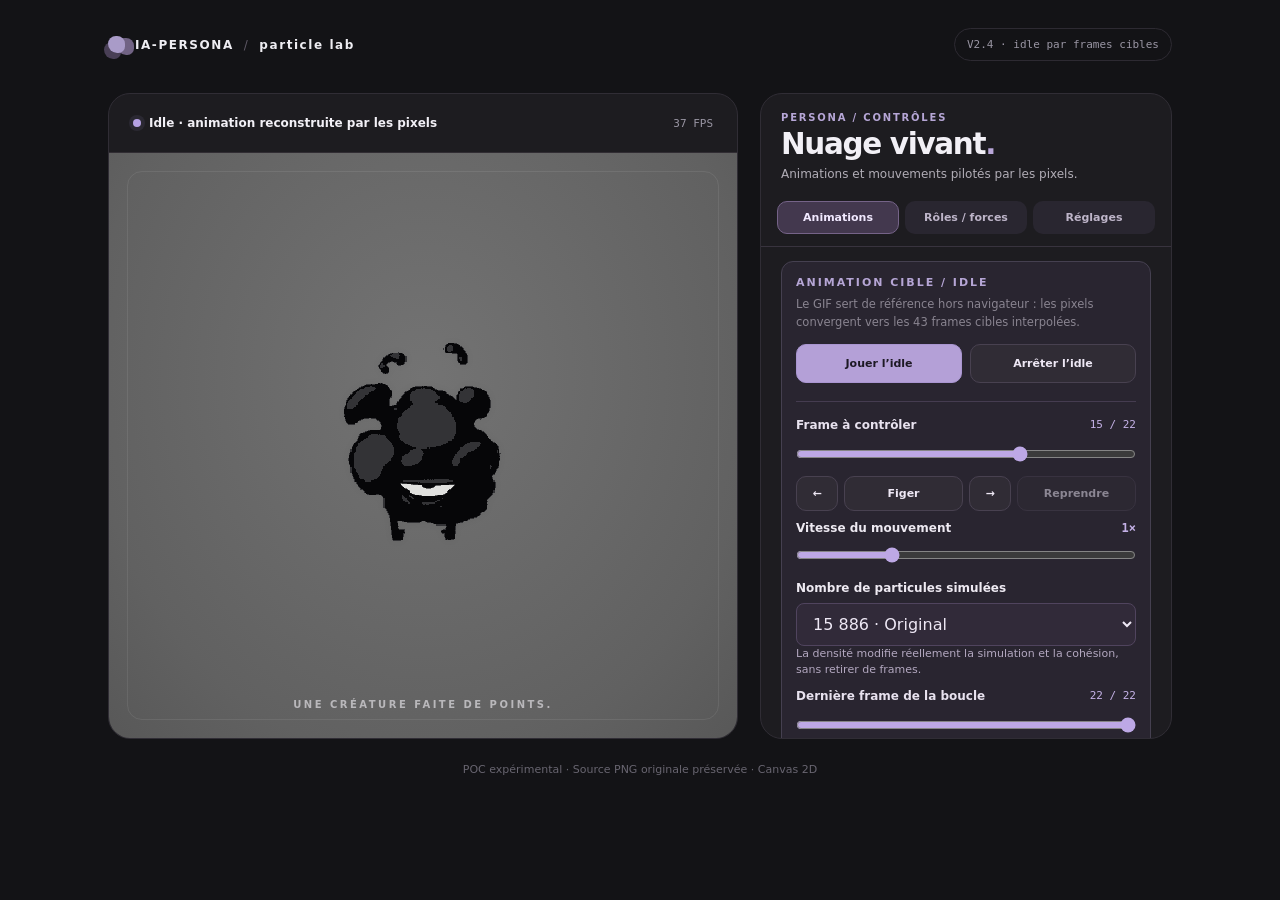
==== index.html @ b0f2d06f "feat(v2.5): stabilize idle pixels and add speed and particle density controls" ====
<!doctype html>
<html lang="fr">
<head>
  <meta charset="utf-8" />
  <meta name="viewport" content="width=device-width, initial-scale=1" />
  <meta name="color-scheme" content="dark" />
  <title>IA-Persona — Nuage de particules</title>
  <link rel="stylesheet" href="./styles.css" />
  <script defer src="./assets/persona-map.js"></script>
  <script defer src="./cohesion-field.js"></script>
  <script defer src="./assets/persona-anatomy.js"></script>
  <script defer src="./anatomy.js"></script>
  <script defer src="./role-registry.js"></script>
  <script defer src="./particle-world.js"></script>
  <script defer src="./role-motion-player.js"></script>
  <script defer src="./behavior-controller.js"></script>
  <script defer src="./assets/animations/idle-targets.js"></script>
  <script defer src="./target-animation-player.js"></script>
<script defer src="./pixel-stabilizer.js"></script>
  <script defer src="./app.js"></script>
</head>
<body>
  <main class="page">
    <header class="site-header">
      <div class="brand"><span class="brand-mark" aria-hidden="true"></span> IA-PERSONA <span class="brand-separator">/</span> particle lab</div>
      <span class="version">V2.4 · idle par frames cibles</span>
    </header>
    <div class="layout">
      <section class="preview-card" aria-label="Nuage de particules interactif">
        <div class="card-topline">
          <div class="live"><span class="live-dot"></span> <span id="status" role="status">Initialisation…</span></div>
          <span class="mono"><span id="fps">—</span> FPS</span>
        </div>
        <div class="stage" id="stage">
          <canvas id="mascot" width="400" height="400" tabindex="0" role="button" aria-label="Cliquer sur le nuage pour le disperser. Entrée ou Espace déclenche l'explosion."></canvas>
          <div class="stage-subtitle">UNE CRÉATURE FAITE DE POINTS.</div>
        </div>
      </section>
      <aside class="controls-card" aria-label="Commandes du personnage">
        <header class="controls-heading">
          <p class="eyebrow">PERSONA / CONTRÔLES</p>
          <h1>Nuage vivant<span>.</span></h1>
          <p class="intro">Animations et mouvements pilotés par les pixels.</p>
        </header>
        <div class="controls-tabs" role="tablist" aria-label="Catégories des contrôles">
          <button type="button" id="tab-animations" role="tab" aria-controls="panel-animations" aria-selected="true" tabindex="0" data-panel-target="panel-animations">Animations</button>
          <button type="button" id="tab-roles" role="tab" aria-controls="panel-roles" aria-selected="false" tabindex="-1" data-panel-target="panel-roles">Rôles / forces</button>
          <button type="button" id="tab-settings" role="tab" aria-controls="panel-settings" aria-selected="false" tabindex="-1" data-panel-target="panel-settings">Réglages</button>
        </div>
        <div class="controls-viewport" id="controls-viewport">
          <section class="controls-panel" id="panel-animations" role="tabpanel" aria-labelledby="tab-animations">
<div aria-label="Animation par convergence" class="target-animation-controls">
<p class="eyebrow">ANIMATION CIBLE / IDLE</p>
<p class="hint">Le GIF sert de référence hors navigateur : les pixels convergent vers les 43 frames cibles interpolées.</p>
<div class="behavior-actions">
<button id="play-idle" type="button">Jouer l’idle</button>
<button class="secondary" id="stop-idle" type="button">Arrêter l’idle</button>
</div>
<div aria-label="Inspection de l'animation idle" class="frame-inspector">
<div class="frame-inspector-heading">
<label for="idle-frame">Frame à contrôler</label>
<output for="idle-frame" id="idle-frame-value">1 / 43</output>
</div>
<input id="idle-frame" max="43" min="1" step="1" type="range" value="1"/>
<div class="frame-inspector-actions">
<button aria-label="Frame précédente" class="secondary" id="idle-prev" type="button">←</button>
<button class="secondary" id="idle-freeze" type="button">Figer</button>
<button aria-label="Frame suivante" class="secondary" id="idle-next" type="button">→</button>
<button class="secondary" id="idle-resume" type="button">Reprendre</button>
</div>
<div class="control-group">
<label for="idle-speed"><span>Vitesse du mouvement</span><output for="idle-speed" id="idle-speed-value">1×</output></label>
<input id="idle-speed" type="range" min="0.25" max="3" step="0.25" value="1"/>
</div>
<div class="control-group">
<label for="particle-density"><span>Nombre de particules simulées</span></label>
<select id="particle-density">
<option value="2000">2 000 · Léger</option>
<option value="4000">4 000</option>
<option value="8000">8 000</option>
<option value="12000">12 000</option>
<option value="15886" selected>15 886 · Original</option>
</select>
<p class="frame-inspector-note">La densité modifie réellement la simulation et la cohésion, sans retirer de frames.</p>
</div>
<div class="frame-inspector-heading">
<label for="idle-loop-end">Dernière frame de la boucle</label>
<output for="idle-loop-end" id="idle-loop-end-value">43 / 43</output>
</div>
<input id="idle-loop-end" max="43" min="2" step="1" type="range" value="43"/>
<p class="frame-inspector-note" id="idle-loop-duration">Boucle de 1,72 s</p>
<p class="frame-inspector-note">Glisse le curseur pour figer une frame et relève son numéro pour me demander une correction.</p>
</div>
<p aria-live="polite" class="target-animation-status" id="animation-status">Initialisation…</p>
</div>
<div aria-label="Comportements du personnage" class="behavior-controls">
<div class="control-group">
<label for="behavior-state"><span>État du personnage</span></label>
<select id="behavior-state">
<option value="idle">Idle · Repos</option>
<option value="listening">Listening · Écoute</option>
<option value="thinking">Thinking · Réflexion</option>
<option value="speaking">Speaking · Parole</option>
</select>
</div>
<div class="control-group">
<label for="behavior-energy"><span>Énergie</span><output for="behavior-energy" id="behavior-energy-value">45 %</output></label>
<input id="behavior-energy" max="100" min="0" step="5" type="range" value="45"/>
</div>
<div class="control-group">
<label for="voice-level"><span>Intensité vocale</span><output for="voice-level" id="voice-level-value">0 %</output></label>
<input disabled="" id="voice-level" max="100" min="0" step="5" type="range" value="0"/>
</div>


</div>
            <p class="panel-help">L’animation <strong>idle</strong> utilise le GIF de référence. Les autres états ajustent pour l’instant la physique : leurs animations par frames seront ajoutées avec leurs fichiers sources.</p>
          </section>
          <section class="controls-panel" id="panel-roles" role="tabpanel" aria-labelledby="tab-roles" hidden>
            <h2>Rôles et mouvements</h2>
            <p class="panel-help">Cible toutes les particules ou uniquement celles ayant le rôle sélectionné. Les effets s’ajoutent à l’animation courante sans modifier ses couleurs.</p>
            <div class="role-force-controls">
<div class="control-group">
<label for="role-target"><span>Rôle ciblé par les forces</span></label>
<select id="role-target">
<option value="">Toutes les particules</option>
</select>
</div>
<div class="behavior-actions">
<button class="secondary" id="attract-trigger" type="button">Attirer les pixels</button>
<button class="secondary" id="repel-trigger" type="button">Repousser les pixels</button>
</div>
              <div class="control-group role-motion-picker">
                <label for="role-motion">Animation physique du rôle</label>
                <select id="role-motion">
                  <option value="pulse">Pulsation</option>
                  <option value="wave">Ondulation</option>
                  <option value="orbit">Rotation</option>
                </select>
              </div>
              <div class="behavior-actions">
                <button id="role-motion-play" type="button">Animer ce rôle</button>
                <button id="role-motion-stop" class="secondary" type="button" disabled>Arrêter le mouvement</button>
              </div>
              <p class="panel-help" id="role-motion-status" role="status">Aucun mouvement de rôle en cours.</p>
            </div>
            <p class="panel-help">Ces trois mouvements sont des effets de particules, pas de nouveaux GIF. Ils servent à expérimenter les rôles ; les animations cibles conservent leur propre lecteur.</p>
          </section>
          <section class="controls-panel" id="panel-settings" role="tabpanel" aria-labelledby="tab-settings" hidden>
            <h2>Physique et diagnostic</h2>
<div class="button-group">
<button id="reveal-trigger" type="button">Révéler le personnage</button>
<button class="secondary" id="explode-trigger" type="button">Explosion</button>
<button class="secondary" id="reset-trigger" type="button">Réinitialiser</button>
<button class="secondary" id="pause-button" type="button">Pause</button>
</div>
<label class="anatomy-toggle" for="anti-flicker">
  <span>Stabilisation anti-scintillement</span>
  <input id="anti-flicker" type="checkbox" checked/>
</label>
<p class="panel-help">Lissage léger des pixels en mouvement. Désactive-le pour comparer au rendu brut ; l'inspecteur de frames reste toujours exact.</p>
<div class="controls-stack">
<div class="control-group">
<label for="elasticity"><span>Élasticité</span><output for="elasticity" id="elasticity-value">30</output></label>
<input id="elasticity" max="70" min="5" step="1" type="range" value="30"/>
</div>
<div class="control-group">
<label for="dispersion"><span>Dispersion</span><output for="dispersion" id="dispersion-value">100 %</output></label>
<input id="dispersion" max="200" min="30" step="5" type="range" value="100"/>
</div>
<div class="control-group">
<label for="cohesion"><span>Cohésion des pixels</span><output for="cohesion" id="cohesion-value">55</output></label>
<input id="cohesion" max="120" min="0" step="5" type="range" value="55"/>
</div>
<div class="control-group">
<label for="organic-motion"><span>Respiration organique</span><output for="organic-motion" id="organic-motion-value">100 %</output></label>
<input id="organic-motion" max="200" min="0" step="5" type="range" value="100"/>
</div>
<div class="anatomy-section">
<label class="anatomy-toggle" for="anatomy-preview">
<span>Visualiser les zones (<strong id="anatomy-count">—</strong>)</span>
<input id="anatomy-preview" type="checkbox"/>
</label>
<div aria-label="Légende anatomique" class="anatomy-legend" hidden="" id="anatomy-legend"></div>
</div>
<div class="control-group color-group">
<label for="accent"><span>Couleur des effets manuels</span></label>
<input id="accent" type="color" value="#a58afc"/>
</div>
</div>
<div class="metrics">
<div><strong id="particle-count">—</strong><span>particules</span></div>
<div><strong>200 × 200</strong><span>grille source</span></div>
</div>
<div aria-label="Mesures de performance" class="performance-metrics">
<span>Simulation <strong id="simulation-ms">—</strong> ms</span>
<span>Rendu <strong id="rendering-ms">—</strong> ms</span>
<span>Collisions <strong id="collision-count">—</strong></span>
<span>Liaisons <strong id="link-count">—</strong></span>
</div>
<div class="layer-tags"><span>4 états</span><span>Rôles dynamiques</span><span>Matériaux partagés</span><span>11 zones logiques</span><span>Cohésion locale</span><span>Respiration</span><span>Ressort</span><span>Morphing couleur</span><span>Clignement</span></div>
            <p class="panel-help">Les rôles sont indépendants des matériaux. Les teintes de diagnostic et les effets manuels n’altèrent pas les couleurs des états.</p>
          </section>
        </div>
      </aside>
    </div>
    <footer>POC expérimental · Source PNG originale préservée · Canvas 2D</footer>
  </main>
</body>
</html>
---- styles.css ----
:root {
  font-family: Inter, ui-sans-serif, system-ui, -apple-system, BlinkMacSystemFont, "Segoe UI", sans-serif;
  font-synthesis: none;
  color: #f2f0f6;
  background: #131316;
}
* { box-sizing: border-box; }
body { margin: 0; min-height: 100vh; }
button, input { font: inherit; }
button { cursor: pointer; }
button:disabled { opacity: .48; cursor: not-allowed; }
.page { max-width: 1120px; margin: 0 auto; padding: 28px 28px 22px; }
.site-header { display: flex; align-items: center; justify-content: space-between; margin-bottom: 32px; gap: 12px; }
.brand { display: flex; align-items: center; gap: 10px; font-weight: 800; letter-spacing: 0.13em; font-size: 12px; color: #eeedf2; }
.brand-mark { width: 17px; height: 17px; display: block; border-radius: 50% 50% 42% 58%; background: #a99bc8; box-shadow: 9px 2px #716384, -4px 6px #493f56; }
.brand-separator { color: #5e5865; font-weight: 400; }
.version, .mono { font-family: ui-monospace, Menlo, Consolas, monospace; font-size: 11px; color: #9a96a4; }
.version { padding: 9px 12px; border: 1px solid #2d2a32; border-radius: 30px; }
.layout { display: grid; grid-template-columns: minmax(0, 1.3fr) minmax(290px, .85fr); gap: 22px; align-items: stretch; }
.preview-card, .controls-card { border: 1px solid #302d35; border-radius: 22px; overflow: hidden; background: #1d1c20; }
.preview-card { display: flex; flex-direction: column; }
.card-topline { height: 59px; padding: 0 24px; display: flex; align-items: center; justify-content: space-between; gap: 10px; border-bottom: 1px solid #312d33; }
.live { font-size: 12px; font-weight: 600; display: flex; gap: 8px; align-items: center; }
.live-dot { width: 8px; height: 8px; background: #b5a1e4; border-radius: 50%; box-shadow: 0 0 0 4px #b5a1e417; }
.stage { min-height: 545px; flex: 1; display: flex; flex-direction: column; align-items: center; justify-content: center; padding: 18px 12px 24px; background: radial-gradient(ellipse at 50% 38%, #737373, #616161 75%, #585858); position: relative; overflow: hidden; touch-action: pan-y; }
.stage:before { content: ''; position: absolute; inset: 18px; pointer-events: none; border: 1px solid #ffffff14; border-radius: 15px; }
#mascot { display: block; width: min(82%, 360px); height: auto; aspect-ratio: 250/251; position: relative; z-index: 1; filter: drop-shadow(0 0 3px #0000000c); cursor: pointer; }
#mascot:focus-visible { outline: 2px solid #e0cfff; outline-offset: 4px; border-radius: 12px; }
.stage-subtitle { position: absolute; bottom: 28px; left: 0; right: 0; text-align: center; color: #dedce1; font-size: 10px; font-weight: 700; letter-spacing: .25em; opacity: .7; }
.controls-card { padding: 34px 30px 30px; display: flex; flex-direction: column; }
.eyebrow { margin: 0 0 18px; color: #b6a6d6; font-weight: 800; font-size: 11px; letter-spacing: .18em; }
h1 { font-size: clamp(36px, 4.1vw, 58px); line-height: 1.06; letter-spacing: -.045em; margin: 0 0 20px; font-weight: 760; }
h1 span { color: #b9a7d9; }
.intro { color: #b1adb6; font-size: 14px; line-height: 1.7; margin: 0 0 34px; }
.control-group label { display: flex; justify-content: space-between; align-items: center; font-size: 12px; font-weight: 700; color: #eeeaf2; margin-bottom: 14px; }
output { color: #c4b1e6; font-family: ui-monospace, monospace; font-size: 12px; }
input[type=range] { width: 100%; accent-color: #bda8e5; cursor: pointer; }
.range-ends { display: flex; justify-content: space-between; color: #85818d; font-size: 11px; margin-top: 3px; }
.button-group { display: flex; gap: 10px; flex-wrap: wrap; margin-top: 28px; }
button { border: 1px solid #a995d0; background: #b4a0d7; color: #1d1924; padding: 12px 14px; border-radius: 10px; font-size: 12px; font-weight: 750; transition: background .18s, transform .18s; }
button:hover:not(:disabled) { background: #d5c5ef; }
button:active:not(:disabled) { transform: translateY(1px); }
button:focus-visible, input:focus-visible { outline: 2px solid #e0cfff; outline-offset: 3px; }
button.secondary { color: #eee8f5; border-color: #484150; background: #302c35; }
button.secondary:hover:not(:disabled) { background: #423a4b; }
.hint { color: #898490; font-size: 11.5px; line-height: 1.6; margin: 15px 0 0; }
.divider { height: 1px; width: 100%; background: #37323c; margin: 29px 0 26px; }
.layer-tags { display: flex; gap: 8px; flex-wrap: wrap; }
.layer-tags span { padding: 9px 10px; border: 1px solid #3b3541; border-radius: 8px; font-size: 11px; background: #262329; color: #d6d1df; }
.footnote { color: #807b86; font-size: 11.5px; line-height: 1.65; margin-top: auto; padding-top: 34px; }
.error { min-height: 0; padding: 0 15px; color: #f5baba; font-size: 12px; }
footer { margin-top: 24px; text-align: center; color: #686570; font-size: 11px; }
@media (max-width: 750px) {
  .page { padding: 18px 14px 28px; }
  .site-header { margin-bottom: 20px; }
  .layout { grid-template-columns: 1fr; gap: 16px; }
  .card-topline { padding: 0 18px; }
  .stage { min-height: 420px; }
  #mascot { width: min(70%, 300px); }
  .controls-card { padding: 27px 24px; }
  .footnote { padding-top: 20px; }
}
@media (prefers-reduced-motion: reduce) { button { transition: none; } }

/* Particle POC: the internal 400² buffer keeps the original 200² pixels centered. */
#mascot { aspect-ratio: 1; width: min(94%, 440px); image-rendering: pixelated; cursor: pointer; }
.metrics { display: flex; gap: 14px; margin: 0 0 18px; }
.metrics > div { display: flex; flex-direction: column; gap: 4px; padding: 11px 15px; background: #27232d; border: 1px solid #38323f; border-radius: 10px; }
.metrics strong { font-size: 19px; color: #e7d9ff; font-variant-numeric: tabular-nums; }
.metrics span { font-size: 11px; color: #a9a1b2; }
.controls-stack { margin-top: 24px; display: grid; gap: 20px; }
.color-group { display: flex; align-items: center; justify-content: space-between; gap: 18px; }
.color-group label { margin: 0; }
input[type=color] { height: 38px; width: 64px; cursor: pointer; padding: 2px; border-radius: 8px; background: #302c35; border: 1px solid #484150; }
button:disabled { opacity: .5; cursor: not-allowed; }

/* Métriques internes de profilage, sans interférer avec les contrôles. */
.performance-metrics { display: flex; gap: 8px; flex-wrap: wrap; margin-top: 8px; }
.performance-metrics span { font-family: ui-monospace, Menlo, Consolas, monospace; font-size: 10px; color: #9a96a4; }
.performance-metrics strong { font-weight: 600; color: #d1c5df; font-variant-numeric: tabular-nums; }

/* Optional anatomy inspector. It never changes simulation parameters. */
.anatomy-section { border: 1px solid #3e3549; background: #282330; padding: 12px; border-radius: 10px; }
.anatomy-toggle { display: flex; align-items: center; justify-content: space-between; cursor: pointer; gap: 12px; margin: 0; }
.anatomy-toggle input { width: 17px; height: 17px; accent-color: #bba3f6; cursor: pointer; }
.anatomy-legend { display: flex; flex-wrap: wrap; gap: 7px; margin-top: 12px; }
.anatomy-legend[hidden] { display: none; }
.anatomy-legend span { display: inline-flex; align-items: center; gap: 6px; font-size: 10px; color: #d0c6dc; }
.anatomy-legend i { display: inline-block; width: 9px; height: 9px; border-radius: 3px; flex-shrink: 0; }

/* V2.3 — comportements pilotés par une seule source de vérité. */
.behavior-controls { display: grid; gap: 18px; padding: 17px; border: 1px solid #453b55; border-radius: 12px; background: #24202b; margin: 10px 0 18px; }
.behavior-controls .control-group { margin: 0; }
.behavior-controls select { width: 100%; border: 1px solid #50445e; border-radius: 8px; padding: 10px 12px; color: #eee8f5; background: #312a39; font: inherit; }
.behavior-controls select:focus-visible { outline: 2px solid #c4affc; outline-offset: 2px; }
.behavior-actions { display: grid; grid-template-columns: repeat(2, minmax(0,1fr)); gap: 8px; }
.behavior-actions button { min-width: 0; font-size: 11px; }
@media (max-width: 420px) { .behavior-actions { grid-template-columns: 1fr; } }

/* V2.4 : controls dedicated to reference-pose playback. */
.target-animation-controls { margin: 18px 0 20px; padding: 14px; border-radius: 12px; border: 1px solid #454050; background: #292530; }
.target-animation-controls .eyebrow { margin: 0 0 6px; }
.target-animation-controls .hint { margin: 0 0 12px; }
.target-animation-controls .behavior-actions { margin: 0; }
.target-animation-status { margin: 12px 0 0; font-size: 11px; color: #b5adbf; font-variant-numeric: tabular-nums; }
/* Keep the creature visible even as the control panel grows taller. */
.preview-card { align-self: start; }
.stage { flex: none; height: min(650px, 65vh); min-height: 480px; }
@media (max-width: 750px) { .stage { height: 440px; min-height: 360px; } }

/* V2.4 inspector: separate preview navigation from the global physics pause. */
.frame-inspector { display: grid; gap: 10px; margin-top: 18px; padding-top: 16px; border-top: 1px solid #453c50; }
.frame-inspector-heading { display: flex; align-items: center; justify-content: space-between; gap: 10px; font-size: 12px; }
.frame-inspector-heading label { font-weight: 650; color: #e8e2ef; }
.frame-inspector-heading output { font-size: 11px; font-variant-numeric: tabular-nums; white-space: nowrap; }
.frame-inspector input[type=range] { margin: 0; min-height: 24px; }
.frame-inspector-actions { display: grid; grid-template-columns: 42px minmax(0, 1fr) 42px minmax(0, 1fr); gap: 6px; }
.frame-inspector-actions button { min-width: 0; padding: 10px 5px; font-size: 11px; }
.frame-inspector-note { margin: 0; color: #b3a8c0; font-size: 11px; line-height: 1.5; font-variant-numeric: tabular-nums; }
@media (max-width: 420px) { .frame-inspector-actions { grid-template-columns: 42px 1fr 42px 1fr; } }


/* V2.4 : desktop control panel stays level with the image; each tab scrolls internally. */
@media (min-width: 751px) {
  .layout { --preview-stage-height: clamp(480px, 65vh, 650px); align-items: start; }
  .preview-card, .controls-card { height: calc(var(--preview-stage-height) + 61px); align-self: start; }
  .stage { height: var(--preview-stage-height); min-height: 0; }
  .controls-card { padding: 0; overflow: hidden; }
}
.controls-card { display: flex; flex-direction: column; }
.controls-heading { padding: 18px 20px 8px; flex: none; }
.controls-heading .eyebrow { margin: 0 0 6px; font-size: 10px; }
.controls-heading h1 { font-size: clamp(23px, 2.3vw, 32px); margin: 0 0 6px; }
.controls-heading .intro { font-size: 12px; line-height: 1.4; margin: 0; }
.controls-tabs { display: flex; gap: 6px; padding: 10px 16px 12px; flex: none; border-bottom: 1px solid #38333e; }
.controls-tabs [role=tab] { min-width: 0; flex: 1; padding: 9px 5px; color: #beb5c9; background: #292630; border: 1px solid transparent; font-size: 11px; font-weight: 650; }
.controls-tabs [role=tab][aria-selected=true] { background: #43384e; color: #f1e9ff; border-color: #756388; }
.controls-tabs [role=tab]:hover:not(:disabled) { background: #4a4052; }
.controls-viewport { min-height: 0; flex: 1; overflow-y: auto; overflow-x: hidden; overscroll-behavior-y: contain; scrollbar-color: #71657c #242128; }
.controls-panel { padding: 14px 20px 24px; }
.controls-panel[hidden] { display: none; }
.controls-panel h2 { margin: 4px 0 12px; font-size: 17px; }
.controls-panel .target-animation-controls { margin: 0 0 16px; }
.controls-panel .behavior-controls { margin: 0 0 16px; }
.controls-panel .button-group { margin-top: 8px; }
.controls-panel .metrics { margin-top: 22px; }
.controls-panel .controls-stack { margin-top: 20px; }
.panel-help { font-size: 11px; line-height: 1.55; color: #aaa1b0; margin: 12px 0; }
.role-force-controls { display: grid; gap: 16px; padding: 16px; background: #24202b; border: 1px solid #453b55; border-radius: 12px; }
.role-force-controls .control-group label { margin-bottom: 10px; }
.role-force-controls select { width: 100%; background: #312a39; color: #eee8f5; border: 1px solid #50445e; border-radius: 8px; padding: 10px 12px; font: inherit; }
.role-force-controls select:focus-visible { outline: 2px solid #c4affc; outline-offset: 2px; }
.role-force-controls .panel-help { margin: 0; }
@media (max-width: 750px) {
  .controls-card { height: auto; padding: 0; overflow: visible; }
  .controls-viewport { overflow: visible; }
  .controls-heading { padding: 20px 20px 8px; }
  .controls-panel { padding: 16px 20px 22px; }
}

/* Keep the density selector aligned with the project's existing form controls. */
.frame-inspector select { width: 100%; min-height: 40px; padding: 10px 12px; border: 1px solid #50445e; border-radius: 8px; color: #eee8f5; background: #312a39; font: inherit; }
.frame-inspector select:focus-visible { outline: 2px solid #c4affc; outline-offset: 2px; }
.frame-inspector .control-group label { margin-bottom: 8px; }
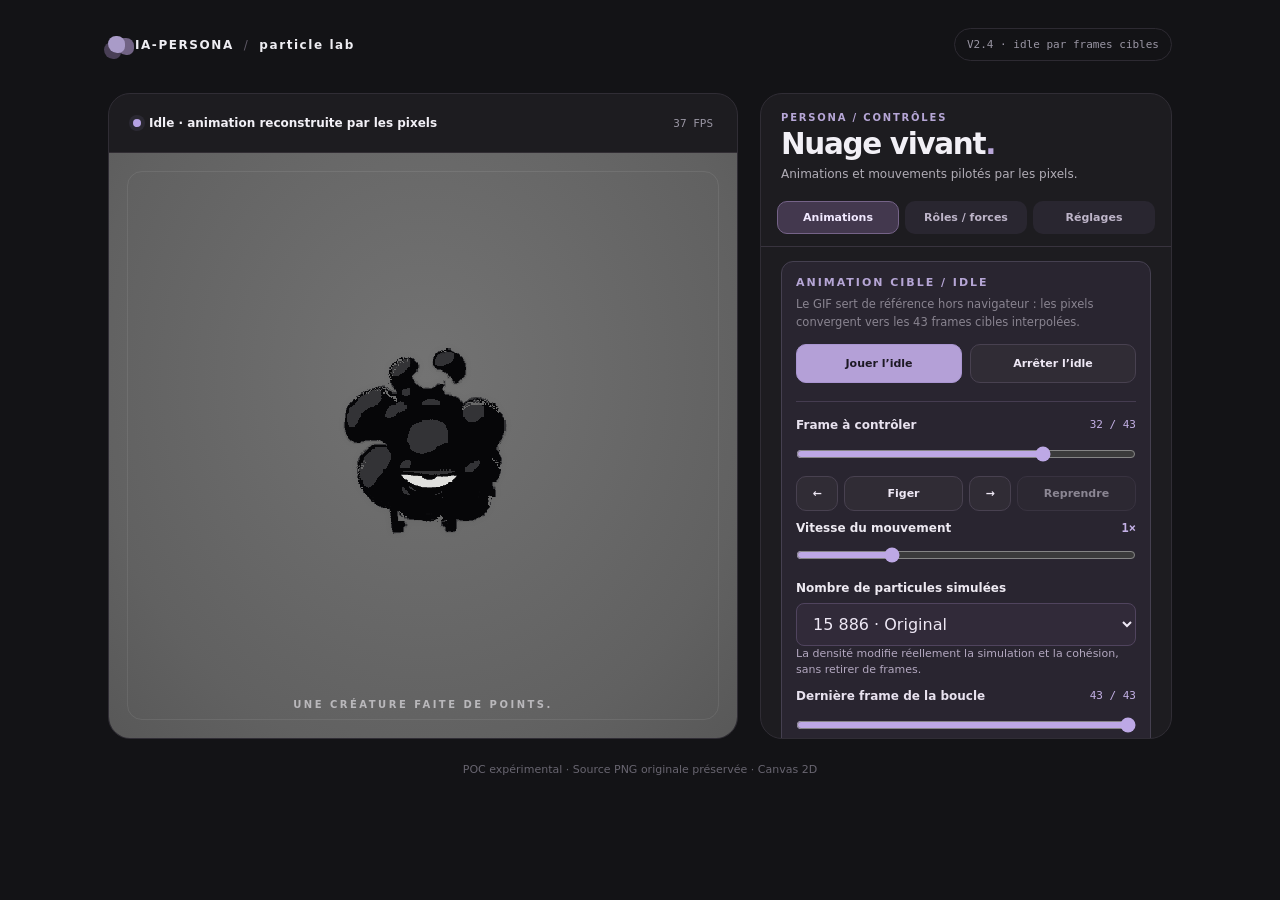
==== commit e1338105: "feat(v2.4): preserve all 43 idle frames; add playback speed, real particle LOD and anti-flicker rend" ====
--- a/index.html
+++ b/index.html
@@ -154,11 +154,6 @@
 <button class="secondary" id="reset-trigger" type="button">Réinitialiser</button>
 <button class="secondary" id="pause-button" type="button">Pause</button>
 </div>
-<label class="anatomy-toggle" for="anti-flicker">
-  <span>Stabilisation anti-scintillement</span>
-  <input id="anti-flicker" type="checkbox" checked/>
-</label>
-<p class="panel-help">Lissage léger des pixels en mouvement. Désactive-le pour comparer au rendu brut ; l'inspecteur de frames reste toujours exact.</p>
 <div class="controls-stack">
 <div class="control-group">
 <label for="elasticity"><span>Élasticité</span><output for="elasticity" id="elasticity-value">30</output></label>
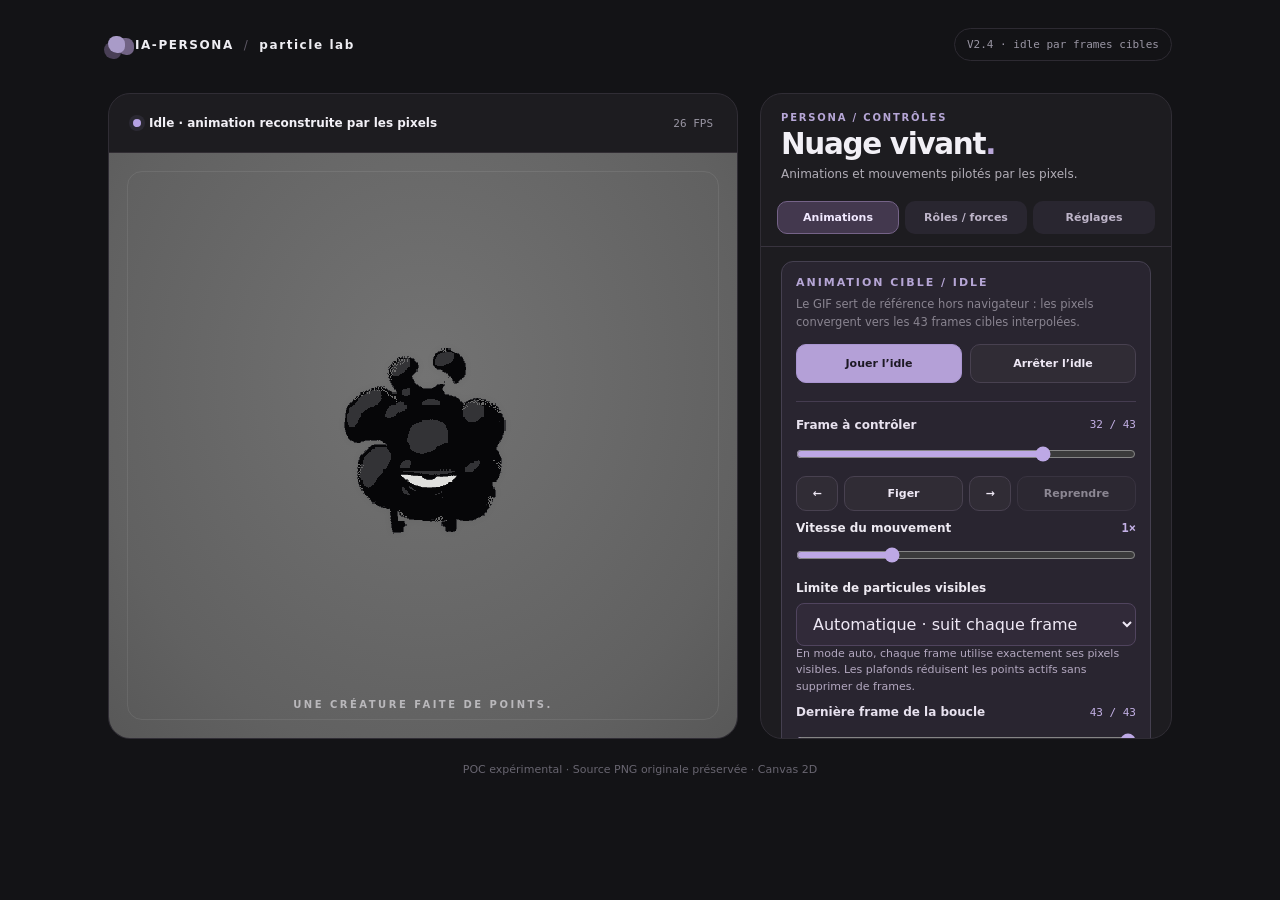
==== commit f40ea061: "feat(v2.5): adapt persistent particle population to each idle frame" ====
--- a/index.html
+++ b/index.html
@@ -73,15 +73,16 @@
 <input id="idle-speed" type="range" min="0.25" max="3" step="0.25" value="1"/>
 </div>
 <div class="control-group">
-<label for="particle-density"><span>Nombre de particules simulées</span></label>
+<label for="particle-density"><span>Limite de particules visibles</span></label>
 <select id="particle-density">
+<option value="auto" selected>Automatique · suit chaque frame</option>
 <option value="2000">2 000 · Léger</option>
 <option value="4000">4 000</option>
 <option value="8000">8 000</option>
 <option value="12000">12 000</option>
-<option value="15886" selected>15 886 · Original</option>
+<option value="15886">15 886 maximum</option>
 </select>
-<p class="frame-inspector-note">La densité modifie réellement la simulation et la cohésion, sans retirer de frames.</p>
+<p class="frame-inspector-note">En mode auto, chaque frame utilise exactement ses pixels visibles. Les plafonds réduisent les points actifs sans supprimer de frames.</p>
 </div>
 <div class="frame-inspector-heading">
 <label for="idle-loop-end">Dernière frame de la boucle</label>
@@ -154,6 +155,11 @@
 <button class="secondary" id="reset-trigger" type="button">Réinitialiser</button>
 <button class="secondary" id="pause-button" type="button">Pause</button>
 </div>
+<label class="anatomy-toggle" for="anti-flicker">
+  <span>Stabilisation anti-scintillement</span>
+  <input id="anti-flicker" type="checkbox"/>
+</label>
+<p class="panel-help">Lissage léger des pixels en mouvement. Désactive-le pour comparer au rendu brut ; l'inspecteur de frames reste toujours exact.</p>
 <div class="controls-stack">
 <div class="control-group">
 <label for="elasticity"><span>Élasticité</span><output for="elasticity" id="elasticity-value">30</output></label>
@@ -184,7 +190,7 @@
 </div>
 </div>
 <div class="metrics">
-<div><strong id="particle-count">—</strong><span>particules</span></div>
+<div><strong id="particle-count">—</strong><span>particules visibles</span></div>
 <div><strong>200 × 200</strong><span>grille source</span></div>
 </div>
 <div aria-label="Mesures de performance" class="performance-metrics">
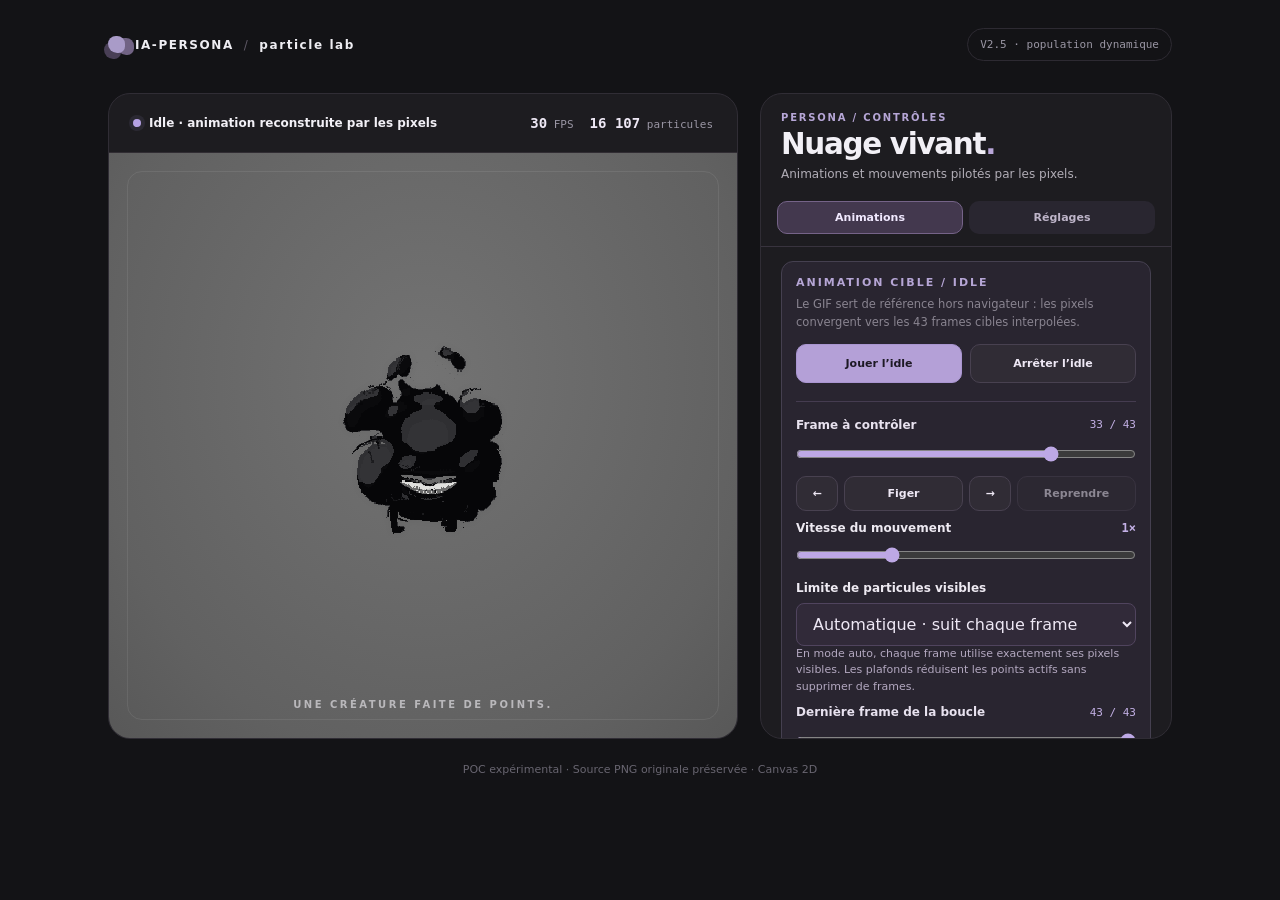
==== commit 37efebf1: "refactor(v2.5): modularize particle app and simplify live UI Move engine, animation, controller, UI," ====
--- a/index.html
+++ b/index.html
@@ -5,31 +5,36 @@
   <meta name="viewport" content="width=device-width, initial-scale=1" />
   <meta name="color-scheme" content="dark" />
   <title>IA-Persona — Nuage de particules</title>
-  <link rel="stylesheet" href="./styles.css" />
+  <link rel="stylesheet" href="./src/styles/main.css" />
   <script defer src="./assets/persona-map.js"></script>
-  <script defer src="./cohesion-field.js"></script>
+  <script defer src="./src/engine/cohesion-field.js"></script>
   <script defer src="./assets/persona-anatomy.js"></script>
-  <script defer src="./anatomy.js"></script>
-  <script defer src="./role-registry.js"></script>
-  <script defer src="./particle-world.js"></script>
-  <script defer src="./role-motion-player.js"></script>
-  <script defer src="./behavior-controller.js"></script>
+  <script defer src="./src/engine/anatomy.js"></script>
+  <script defer src="./src/engine/role-registry.js"></script>
+  <script defer src="./src/engine/particle-world.js"></script>
+  
+  <script defer src="./src/controller/behavior-controller.js"></script>
   <script defer src="./assets/animations/idle-targets.js"></script>
-  <script defer src="./target-animation-player.js"></script>
-<script defer src="./pixel-stabilizer.js"></script>
-  <script defer src="./app.js"></script>
+  <script defer src="./src/animation/target-animation-player.js"></script>
+<script defer src="./src/animation/pixel-stabilizer.js"></script>
+  <script defer src="./src/ui/controls.js"></script>
+  <script defer src="./src/ui/metrics.js"></script>
+  <script defer src="./src/app.js"></script>
 </head>
 <body>
   <main class="page">
     <header class="site-header">
       <div class="brand"><span class="brand-mark" aria-hidden="true"></span> IA-PERSONA <span class="brand-separator">/</span> particle lab</div>
-      <span class="version">V2.4 · idle par frames cibles</span>
+      <span class="version">V2.5 · population dynamique</span>
     </header>
     <div class="layout">
       <section class="preview-card" aria-label="Nuage de particules interactif">
         <div class="card-topline">
           <div class="live"><span class="live-dot"></span> <span id="status" role="status">Initialisation…</span></div>
-          <span class="mono"><span id="fps">—</span> FPS</span>
+          <div class="runtime-stats" aria-label="Statistiques en direct">
+            <span class="mono"><strong id="fps">—</strong> FPS</span>
+            <span class="mono"><strong id="particle-count">—</strong> particules</span>
+          </div>
         </div>
         <div class="stage" id="stage">
           <canvas id="mascot" width="400" height="400" tabindex="0" role="button" aria-label="Cliquer sur le nuage pour le disperser. Entrée ou Espace déclenche l'explosion."></canvas>
@@ -44,7 +49,7 @@
         </header>
         <div class="controls-tabs" role="tablist" aria-label="Catégories des contrôles">
           <button type="button" id="tab-animations" role="tab" aria-controls="panel-animations" aria-selected="true" tabindex="0" data-panel-target="panel-animations">Animations</button>
-          <button type="button" id="tab-roles" role="tab" aria-controls="panel-roles" aria-selected="false" tabindex="-1" data-panel-target="panel-roles">Rôles / forces</button>
+          
           <button type="button" id="tab-settings" role="tab" aria-controls="panel-settings" aria-selected="false" tabindex="-1" data-panel-target="panel-settings">Réglages</button>
         </div>
         <div class="controls-viewport" id="controls-viewport">
@@ -117,36 +122,7 @@
 </div>
             <p class="panel-help">L’animation <strong>idle</strong> utilise le GIF de référence. Les autres états ajustent pour l’instant la physique : leurs animations par frames seront ajoutées avec leurs fichiers sources.</p>
           </section>
-          <section class="controls-panel" id="panel-roles" role="tabpanel" aria-labelledby="tab-roles" hidden>
-            <h2>Rôles et mouvements</h2>
-            <p class="panel-help">Cible toutes les particules ou uniquement celles ayant le rôle sélectionné. Les effets s’ajoutent à l’animation courante sans modifier ses couleurs.</p>
-            <div class="role-force-controls">
-<div class="control-group">
-<label for="role-target"><span>Rôle ciblé par les forces</span></label>
-<select id="role-target">
-<option value="">Toutes les particules</option>
-</select>
-</div>
-<div class="behavior-actions">
-<button class="secondary" id="attract-trigger" type="button">Attirer les pixels</button>
-<button class="secondary" id="repel-trigger" type="button">Repousser les pixels</button>
-</div>
-              <div class="control-group role-motion-picker">
-                <label for="role-motion">Animation physique du rôle</label>
-                <select id="role-motion">
-                  <option value="pulse">Pulsation</option>
-                  <option value="wave">Ondulation</option>
-                  <option value="orbit">Rotation</option>
-                </select>
-              </div>
-              <div class="behavior-actions">
-                <button id="role-motion-play" type="button">Animer ce rôle</button>
-                <button id="role-motion-stop" class="secondary" type="button" disabled>Arrêter le mouvement</button>
-              </div>
-              <p class="panel-help" id="role-motion-status" role="status">Aucun mouvement de rôle en cours.</p>
-            </div>
-            <p class="panel-help">Ces trois mouvements sont des effets de particules, pas de nouveaux GIF. Ils servent à expérimenter les rôles ; les animations cibles conservent leur propre lecteur.</p>
-          </section>
+          
           <section class="controls-panel" id="panel-settings" role="tabpanel" aria-labelledby="tab-settings" hidden>
             <h2>Physique et diagnostic</h2>
 <div class="button-group">
@@ -189,17 +165,12 @@
 <input id="accent" type="color" value="#a58afc"/>
 </div>
 </div>
-<div class="metrics">
-<div><strong id="particle-count">—</strong><span>particules visibles</span></div>
-<div><strong>200 × 200</strong><span>grille source</span></div>
-</div>
 <div aria-label="Mesures de performance" class="performance-metrics">
 <span>Simulation <strong id="simulation-ms">—</strong> ms</span>
 <span>Rendu <strong id="rendering-ms">—</strong> ms</span>
 <span>Collisions <strong id="collision-count">—</strong></span>
 <span>Liaisons <strong id="link-count">—</strong></span>
 </div>
-<div class="layer-tags"><span>4 états</span><span>Rôles dynamiques</span><span>Matériaux partagés</span><span>11 zones logiques</span><span>Cohésion locale</span><span>Respiration</span><span>Ressort</span><span>Morphing couleur</span><span>Clignement</span></div>
             <p class="panel-help">Les rôles sont indépendants des matériaux. Les teintes de diagnostic et les effets manuels n’altèrent pas les couleurs des états.</p>
           </section>
         </div>
--- a/src/styles/main.css
+++ b/src/styles/main.css
@@ -0,0 +1,159 @@
+:root {
+  font-family: Inter, ui-sans-serif, system-ui, -apple-system, BlinkMacSystemFont, "Segoe UI", sans-serif;
+  font-synthesis: none;
+  color: #f2f0f6;
+  background: #131316;
+}
+* { box-sizing: border-box; }
+body { margin: 0; min-height: 100vh; }
+button, input { font: inherit; }
+button { cursor: pointer; }
+button:disabled { opacity: .48; cursor: not-allowed; }
+.page { max-width: 1120px; margin: 0 auto; padding: 28px 28px 22px; }
+.site-header { display: flex; align-items: center; justify-content: space-between; margin-bottom: 32px; gap: 12px; }
+.brand { display: flex; align-items: center; gap: 10px; font-weight: 800; letter-spacing: 0.13em; font-size: 12px; color: #eeedf2; }
+.brand-mark { width: 17px; height: 17px; display: block; border-radius: 50% 50% 42% 58%; background: #a99bc8; box-shadow: 9px 2px #716384, -4px 6px #493f56; }
+.brand-separator { color: #5e5865; font-weight: 400; }
+.version, .mono { font-family: ui-monospace, Menlo, Consolas, monospace; font-size: 11px; color: #9a96a4; }
+.version { padding: 9px 12px; border: 1px solid #2d2a32; border-radius: 30px; }
+.layout { display: grid; grid-template-columns: minmax(0, 1.3fr) minmax(290px, .85fr); gap: 22px; align-items: stretch; }
+.preview-card, .controls-card { border: 1px solid #302d35; border-radius: 22px; overflow: hidden; background: #1d1c20; }
+.preview-card { display: flex; flex-direction: column; }
+.card-topline { height: 59px; padding: 0 24px; display: flex; align-items: center; justify-content: space-between; gap: 10px; border-bottom: 1px solid #312d33; }
+.live { font-size: 12px; font-weight: 600; display: flex; gap: 8px; align-items: center; }
+.live-dot { width: 8px; height: 8px; background: #b5a1e4; border-radius: 50%; box-shadow: 0 0 0 4px #b5a1e417; }
+.stage { min-height: 545px; flex: 1; display: flex; flex-direction: column; align-items: center; justify-content: center; padding: 18px 12px 24px; background: radial-gradient(ellipse at 50% 38%, #737373, #616161 75%, #585858); position: relative; overflow: hidden; touch-action: pan-y; }
+.stage:before { content: ''; position: absolute; inset: 18px; pointer-events: none; border: 1px solid #ffffff14; border-radius: 15px; }
+#mascot { display: block; width: min(82%, 360px); height: auto; aspect-ratio: 250/251; position: relative; z-index: 1; filter: drop-shadow(0 0 3px #0000000c); cursor: pointer; }
+#mascot:focus-visible { outline: 2px solid #e0cfff; outline-offset: 4px; border-radius: 12px; }
+.stage-subtitle { position: absolute; bottom: 28px; left: 0; right: 0; text-align: center; color: #dedce1; font-size: 10px; font-weight: 700; letter-spacing: .25em; opacity: .7; }
+.controls-card { padding: 34px 30px 30px; display: flex; flex-direction: column; }
+.eyebrow { margin: 0 0 18px; color: #b6a6d6; font-weight: 800; font-size: 11px; letter-spacing: .18em; }
+h1 { font-size: clamp(36px, 4.1vw, 58px); line-height: 1.06; letter-spacing: -.045em; margin: 0 0 20px; font-weight: 760; }
+h1 span { color: #b9a7d9; }
+.intro { color: #b1adb6; font-size: 14px; line-height: 1.7; margin: 0 0 34px; }
+.control-group label { display: flex; justify-content: space-between; align-items: center; font-size: 12px; font-weight: 700; color: #eeeaf2; margin-bottom: 14px; }
+output { color: #c4b1e6; font-family: ui-monospace, monospace; font-size: 12px; }
+input[type=range] { width: 100%; accent-color: #bda8e5; cursor: pointer; }
+.range-ends { display: flex; justify-content: space-between; color: #85818d; font-size: 11px; margin-top: 3px; }
+.button-group { display: flex; gap: 10px; flex-wrap: wrap; margin-top: 28px; }
+button { border: 1px solid #a995d0; background: #b4a0d7; color: #1d1924; padding: 12px 14px; border-radius: 10px; font-size: 12px; font-weight: 750; transition: background .18s, transform .18s; }
+button:hover:not(:disabled) { background: #d5c5ef; }
+button:active:not(:disabled) { transform: translateY(1px); }
+button:focus-visible, input:focus-visible { outline: 2px solid #e0cfff; outline-offset: 3px; }
+button.secondary { color: #eee8f5; border-color: #484150; background: #302c35; }
+button.secondary:hover:not(:disabled) { background: #423a4b; }
+.hint { color: #898490; font-size: 11.5px; line-height: 1.6; margin: 15px 0 0; }
+.divider { height: 1px; width: 100%; background: #37323c; margin: 29px 0 26px; }
+.layer-tags { display: flex; gap: 8px; flex-wrap: wrap; }
+.layer-tags span { padding: 9px 10px; border: 1px solid #3b3541; border-radius: 8px; font-size: 11px; background: #262329; color: #d6d1df; }
+.footnote { color: #807b86; font-size: 11.5px; line-height: 1.65; margin-top: auto; padding-top: 34px; }
+.error { min-height: 0; padding: 0 15px; color: #f5baba; font-size: 12px; }
+footer { margin-top: 24px; text-align: center; color: #686570; font-size: 11px; }
+@media (max-width: 750px) {
+  .page { padding: 18px 14px 28px; }
+  .site-header { margin-bottom: 20px; }
+  .layout { grid-template-columns: 1fr; gap: 16px; }
+  .card-topline { padding: 0 18px; }
+  .stage { min-height: 420px; }
+  #mascot { width: min(70%, 300px); }
+  .controls-card { padding: 27px 24px; }
+  .footnote { padding-top: 20px; }
+}
+@media (prefers-reduced-motion: reduce) { button { transition: none; } }
+
+/* Particle POC: the internal 400² buffer keeps the original 200² pixels centered. */
+#mascot { aspect-ratio: 1; width: min(94%, 440px); image-rendering: pixelated; cursor: pointer; }
+.controls-stack { margin-top: 24px; display: grid; gap: 20px; }
+.color-group { display: flex; align-items: center; justify-content: space-between; gap: 18px; }
+.color-group label { margin: 0; }
+input[type=color] { height: 38px; width: 64px; cursor: pointer; padding: 2px; border-radius: 8px; background: #302c35; border: 1px solid #484150; }
+button:disabled { opacity: .5; cursor: not-allowed; }
+
+/* Métriques internes de profilage, sans interférer avec les contrôles. */
+.performance-metrics { display: flex; gap: 8px; flex-wrap: wrap; margin-top: 8px; }
+.performance-metrics span { font-family: ui-monospace, Menlo, Consolas, monospace; font-size: 10px; color: #9a96a4; }
+.performance-metrics strong { font-weight: 600; color: #d1c5df; font-variant-numeric: tabular-nums; }
+
+/* Optional anatomy inspector. It never changes simulation parameters. */
+.anatomy-section { border: 1px solid #3e3549; background: #282330; padding: 12px; border-radius: 10px; }
+.anatomy-toggle { display: flex; align-items: center; justify-content: space-between; cursor: pointer; gap: 12px; margin: 0; }
+.anatomy-toggle input { width: 17px; height: 17px; accent-color: #bba3f6; cursor: pointer; }
+.anatomy-legend { display: flex; flex-wrap: wrap; gap: 7px; margin-top: 12px; }
+.anatomy-legend[hidden] { display: none; }
+.anatomy-legend span { display: inline-flex; align-items: center; gap: 6px; font-size: 10px; color: #d0c6dc; }
+.anatomy-legend i { display: inline-block; width: 9px; height: 9px; border-radius: 3px; flex-shrink: 0; }
+
+/* V2.3 — comportements pilotés par une seule source de vérité. */
+.behavior-controls { display: grid; gap: 18px; padding: 17px; border: 1px solid #453b55; border-radius: 12px; background: #24202b; margin: 10px 0 18px; }
+.behavior-controls .control-group { margin: 0; }
+.behavior-controls select { width: 100%; border: 1px solid #50445e; border-radius: 8px; padding: 10px 12px; color: #eee8f5; background: #312a39; font: inherit; }
+.behavior-controls select:focus-visible { outline: 2px solid #c4affc; outline-offset: 2px; }
+.behavior-actions { display: grid; grid-template-columns: repeat(2, minmax(0,1fr)); gap: 8px; }
+.behavior-actions button { min-width: 0; font-size: 11px; }
+@media (max-width: 420px) { .behavior-actions { grid-template-columns: 1fr; } }
+
+/* V2.4 : controls dedicated to reference-pose playback. */
+.target-animation-controls { margin: 18px 0 20px; padding: 14px; border-radius: 12px; border: 1px solid #454050; background: #292530; }
+.target-animation-controls .eyebrow { margin: 0 0 6px; }
+.target-animation-controls .hint { margin: 0 0 12px; }
+.target-animation-controls .behavior-actions { margin: 0; }
+.target-animation-status { margin: 12px 0 0; font-size: 11px; color: #b5adbf; font-variant-numeric: tabular-nums; }
+/* Keep the creature visible even as the control panel grows taller. */
+.preview-card { align-self: start; }
+.stage { flex: none; height: min(650px, 65vh); min-height: 480px; }
+@media (max-width: 750px) { .stage { height: 440px; min-height: 360px; } }
+
+/* V2.4 inspector: separate preview navigation from the global physics pause. */
+.frame-inspector { display: grid; gap: 10px; margin-top: 18px; padding-top: 16px; border-top: 1px solid #453c50; }
+.frame-inspector-heading { display: flex; align-items: center; justify-content: space-between; gap: 10px; font-size: 12px; }
+.frame-inspector-heading label { font-weight: 650; color: #e8e2ef; }
+.frame-inspector-heading output { font-size: 11px; font-variant-numeric: tabular-nums; white-space: nowrap; }
+.frame-inspector input[type=range] { margin: 0; min-height: 24px; }
+.frame-inspector-actions { display: grid; grid-template-columns: 42px minmax(0, 1fr) 42px minmax(0, 1fr); gap: 6px; }
+.frame-inspector-actions button { min-width: 0; padding: 10px 5px; font-size: 11px; }
+.frame-inspector-note { margin: 0; color: #b3a8c0; font-size: 11px; line-height: 1.5; font-variant-numeric: tabular-nums; }
+@media (max-width: 420px) { .frame-inspector-actions { grid-template-columns: 42px 1fr 42px 1fr; } }
+
+
+/* V2.4 : desktop control panel stays level with the image; each tab scrolls internally. */
+@media (min-width: 751px) {
+  .layout { --preview-stage-height: clamp(480px, 65vh, 650px); align-items: start; }
+  .preview-card, .controls-card { height: calc(var(--preview-stage-height) + 61px); align-self: start; }
+  .stage { height: var(--preview-stage-height); min-height: 0; }
+  .controls-card { padding: 0; overflow: hidden; }
+}
+.controls-card { display: flex; flex-direction: column; }
+.controls-heading { padding: 18px 20px 8px; flex: none; }
+.controls-heading .eyebrow { margin: 0 0 6px; font-size: 10px; }
+.controls-heading h1 { font-size: clamp(23px, 2.3vw, 32px); margin: 0 0 6px; }
+.controls-heading .intro { font-size: 12px; line-height: 1.4; margin: 0; }
+.controls-tabs { display: flex; gap: 6px; padding: 10px 16px 12px; flex: none; border-bottom: 1px solid #38333e; }
+.controls-tabs [role=tab] { min-width: 0; flex: 1; padding: 9px 5px; color: #beb5c9; background: #292630; border: 1px solid transparent; font-size: 11px; font-weight: 650; }
+.controls-tabs [role=tab][aria-selected=true] { background: #43384e; color: #f1e9ff; border-color: #756388; }
+.controls-tabs [role=tab]:hover:not(:disabled) { background: #4a4052; }
+.controls-viewport { min-height: 0; flex: 1; overflow-y: auto; overflow-x: hidden; overscroll-behavior-y: contain; scrollbar-color: #71657c #242128; }
+.controls-panel { padding: 14px 20px 24px; }
+.controls-panel[hidden] { display: none; }
+.controls-panel h2 { margin: 4px 0 12px; font-size: 17px; }
+.controls-panel .target-animation-controls { margin: 0 0 16px; }
+.controls-panel .behavior-controls { margin: 0 0 16px; }
+.controls-panel .button-group { margin-top: 8px; }
+.controls-panel .controls-stack { margin-top: 20px; }
+.panel-help { font-size: 11px; line-height: 1.55; color: #aaa1b0; margin: 12px 0; }
+@media (max-width: 750px) {
+  .controls-card { height: auto; padding: 0; overflow: visible; }
+  .controls-viewport { overflow: visible; }
+  .controls-heading { padding: 20px 20px 8px; }
+  .controls-panel { padding: 16px 20px 22px; }
+}
+
+/* Keep the density selector aligned with the project's existing form controls. */
+.frame-inspector select { width: 100%; min-height: 40px; padding: 10px 12px; border: 1px solid #50445e; border-radius: 8px; color: #eee8f5; background: #312a39; font: inherit; }
+.frame-inspector select:focus-visible { outline: 2px solid #c4affc; outline-offset: 2px; }
+.frame-inspector .control-group label { margin-bottom: 8px; }
+
+/* Live metrics are close to the canvas, with stable numeric widths. */
+.runtime-stats { display: flex; align-items: baseline; justify-content: flex-end; gap: 16px; flex-wrap: wrap; }
+.runtime-stats .mono { white-space: nowrap; font-variant-numeric: tabular-nums; }
+.runtime-stats strong { color: #eee8f5; font-size: 14px; font-weight: 700; }
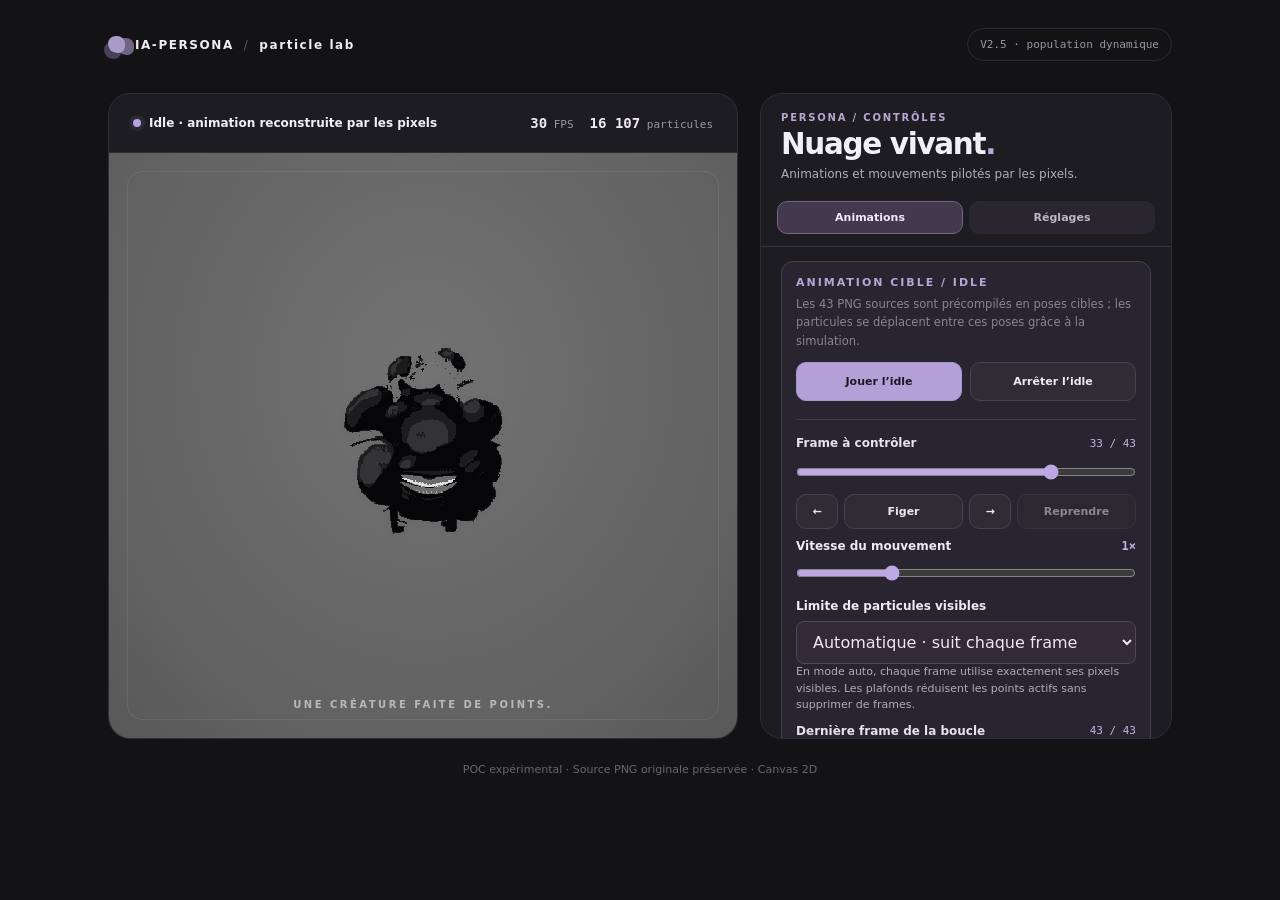
==== commit 117c7432: "refactor(ui): remove manual behavior controls from animation panel Preserve the state/energy/voice c" ====
--- a/index.html
+++ b/index.html
@@ -49,14 +49,13 @@
         </header>
         <div class="controls-tabs" role="tablist" aria-label="Catégories des contrôles">
           <button type="button" id="tab-animations" role="tab" aria-controls="panel-animations" aria-selected="true" tabindex="0" data-panel-target="panel-animations">Animations</button>
-          
           <button type="button" id="tab-settings" role="tab" aria-controls="panel-settings" aria-selected="false" tabindex="-1" data-panel-target="panel-settings">Réglages</button>
         </div>
         <div class="controls-viewport" id="controls-viewport">
           <section class="controls-panel" id="panel-animations" role="tabpanel" aria-labelledby="tab-animations">
 <div aria-label="Animation par convergence" class="target-animation-controls">
 <p class="eyebrow">ANIMATION CIBLE / IDLE</p>
-<p class="hint">Le GIF sert de référence hors navigateur : les pixels convergent vers les 43 frames cibles interpolées.</p>
+<p class="hint">Les 43 PNG sources sont précompilés en poses cibles ; les particules se déplacent entre ces poses grâce à la simulation.</p>
 <div class="behavior-actions">
 <button id="play-idle" type="button">Jouer l’idle</button>
 <button class="secondary" id="stop-idle" type="button">Arrêter l’idle</button>
@@ -99,28 +98,6 @@
 </div>
 <p aria-live="polite" class="target-animation-status" id="animation-status">Initialisation…</p>
 </div>
-<div aria-label="Comportements du personnage" class="behavior-controls">
-<div class="control-group">
-<label for="behavior-state"><span>État du personnage</span></label>
-<select id="behavior-state">
-<option value="idle">Idle · Repos</option>
-<option value="listening">Listening · Écoute</option>
-<option value="thinking">Thinking · Réflexion</option>
-<option value="speaking">Speaking · Parole</option>
-</select>
-</div>
-<div class="control-group">
-<label for="behavior-energy"><span>Énergie</span><output for="behavior-energy" id="behavior-energy-value">45 %</output></label>
-<input id="behavior-energy" max="100" min="0" step="5" type="range" value="45"/>
-</div>
-<div class="control-group">
-<label for="voice-level"><span>Intensité vocale</span><output for="voice-level" id="voice-level-value">0 %</output></label>
-<input disabled="" id="voice-level" max="100" min="0" step="5" type="range" value="0"/>
-</div>
-
-
-</div>
-            <p class="panel-help">L’animation <strong>idle</strong> utilise le GIF de référence. Les autres états ajustent pour l’instant la physique : leurs animations par frames seront ajoutées avec leurs fichiers sources.</p>
           </section>
           
           <section class="controls-panel" id="panel-settings" role="tabpanel" aria-labelledby="tab-settings" hidden>
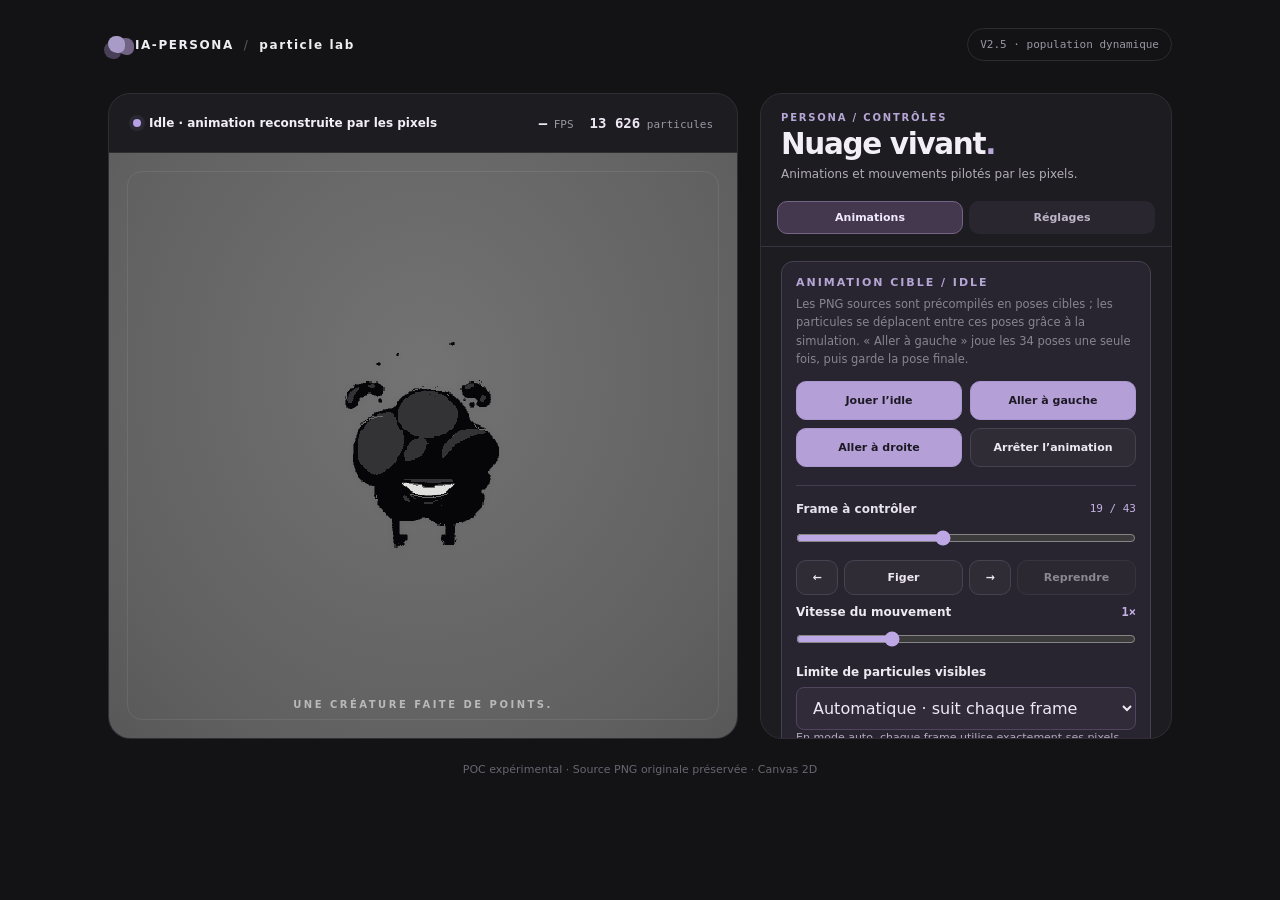
==== commit 97b92fa3: "feat: implement dynamic population for particle animations" ====
--- a/index.html
+++ b/index.html
@@ -15,6 +15,8 @@
   
   <script defer src="./src/controller/behavior-controller.js"></script>
   <script defer src="./assets/animations/idle-targets.js"></script>
+  <script defer src="./assets/animations/left-targets.js"></script>
+  <script defer src="./assets/animations/right-targets.js"></script>
   <script defer src="./src/animation/target-animation-player.js"></script>
 <script defer src="./src/animation/pixel-stabilizer.js"></script>
   <script defer src="./src/ui/controls.js"></script>
@@ -55,10 +57,12 @@
           <section class="controls-panel" id="panel-animations" role="tabpanel" aria-labelledby="tab-animations">
 <div aria-label="Animation par convergence" class="target-animation-controls">
 <p class="eyebrow">ANIMATION CIBLE / IDLE</p>
-<p class="hint">Les 43 PNG sources sont précompilés en poses cibles ; les particules se déplacent entre ces poses grâce à la simulation.</p>
+<p class="hint">Les PNG sources sont précompilés en poses cibles ; les particules se déplacent entre ces poses grâce à la simulation. « Aller à gauche » joue les 34 poses une seule fois, puis garde la pose finale.</p>
 <div class="behavior-actions">
 <button id="play-idle" type="button">Jouer l’idle</button>
-<button class="secondary" id="stop-idle" type="button">Arrêter l’idle</button>
+<button id="play-left" type="button">Aller à gauche</button>
+<button id="play-right" type="button">Aller à droite</button>
+<button class="secondary" id="stop-idle" type="button">Arrêter l’animation</button>
 </div>
 <div aria-label="Inspection de l'animation idle" class="frame-inspector">
 <div class="frame-inspector-heading">
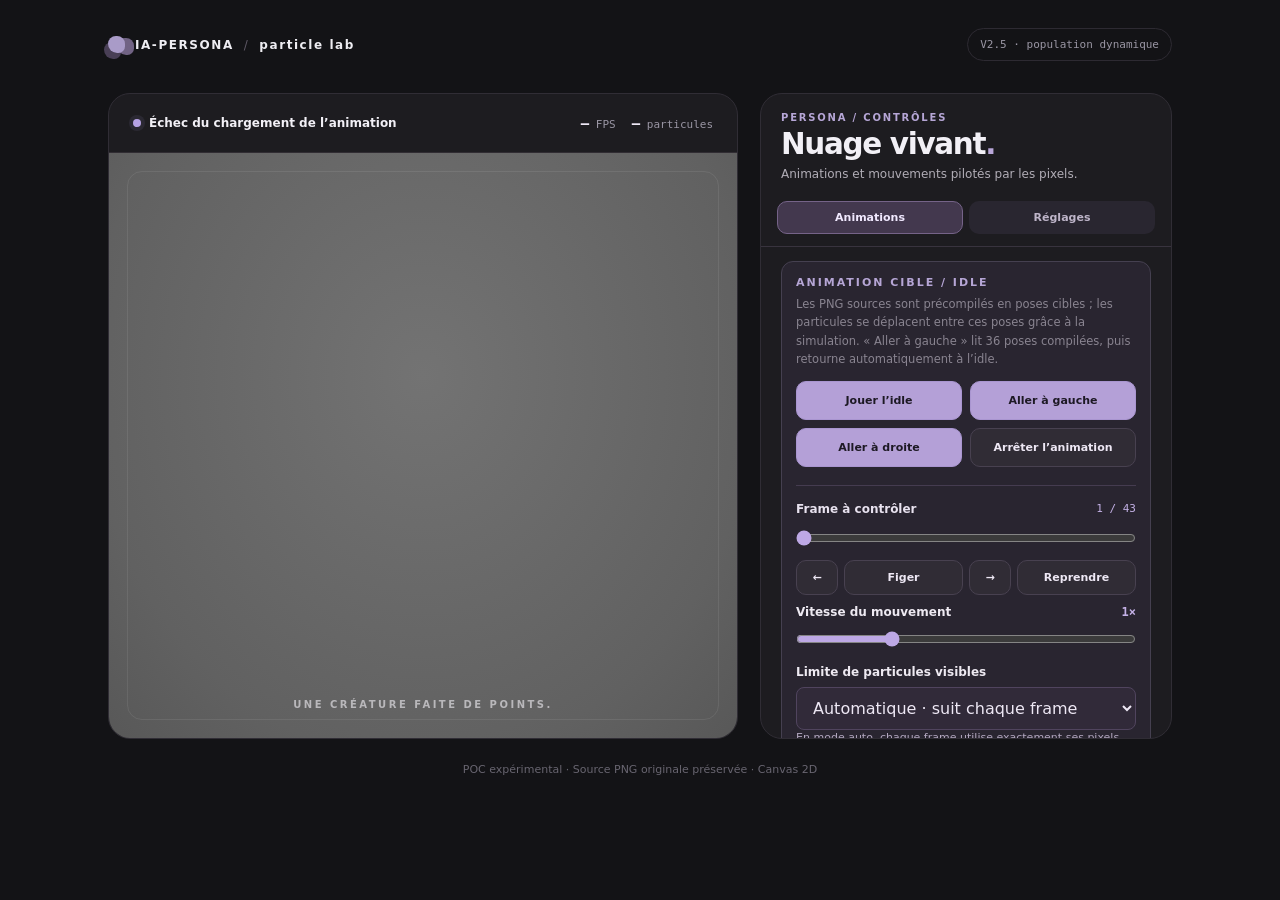
==== commit 0cc23cbf: "fix(animation): limit tracked particle travel and extract clip decoder" ====
--- a/index.html
+++ b/index.html
@@ -17,6 +17,7 @@
   <script defer src="./assets/animations/idle-targets.js"></script>
   <script defer src="./assets/animations/left-targets.js"></script>
   <script defer src="./assets/animations/right-targets.js"></script>
+  <script defer src="./src/animation/target-animation-codec.js"></script>
   <script defer src="./src/animation/target-animation-player.js"></script>
 <script defer src="./src/animation/pixel-stabilizer.js"></script>
   <script defer src="./src/ui/controls.js"></script>
@@ -57,7 +58,7 @@
           <section class="controls-panel" id="panel-animations" role="tabpanel" aria-labelledby="tab-animations">
 <div aria-label="Animation par convergence" class="target-animation-controls">
 <p class="eyebrow">ANIMATION CIBLE / IDLE</p>
-<p class="hint">Les PNG sources sont précompilés en poses cibles ; les particules se déplacent entre ces poses grâce à la simulation. « Aller à gauche » joue les 34 poses une seule fois, puis garde la pose finale.</p>
+<p class="hint">Les PNG sources sont précompilés en poses cibles ; les particules se déplacent entre ces poses grâce à la simulation. « Aller à gauche » lit 36 poses compilées, puis retourne automatiquement à l’idle.</p>
 <div class="behavior-actions">
 <button id="play-idle" type="button">Jouer l’idle</button>
 <button id="play-left" type="button">Aller à gauche</button>
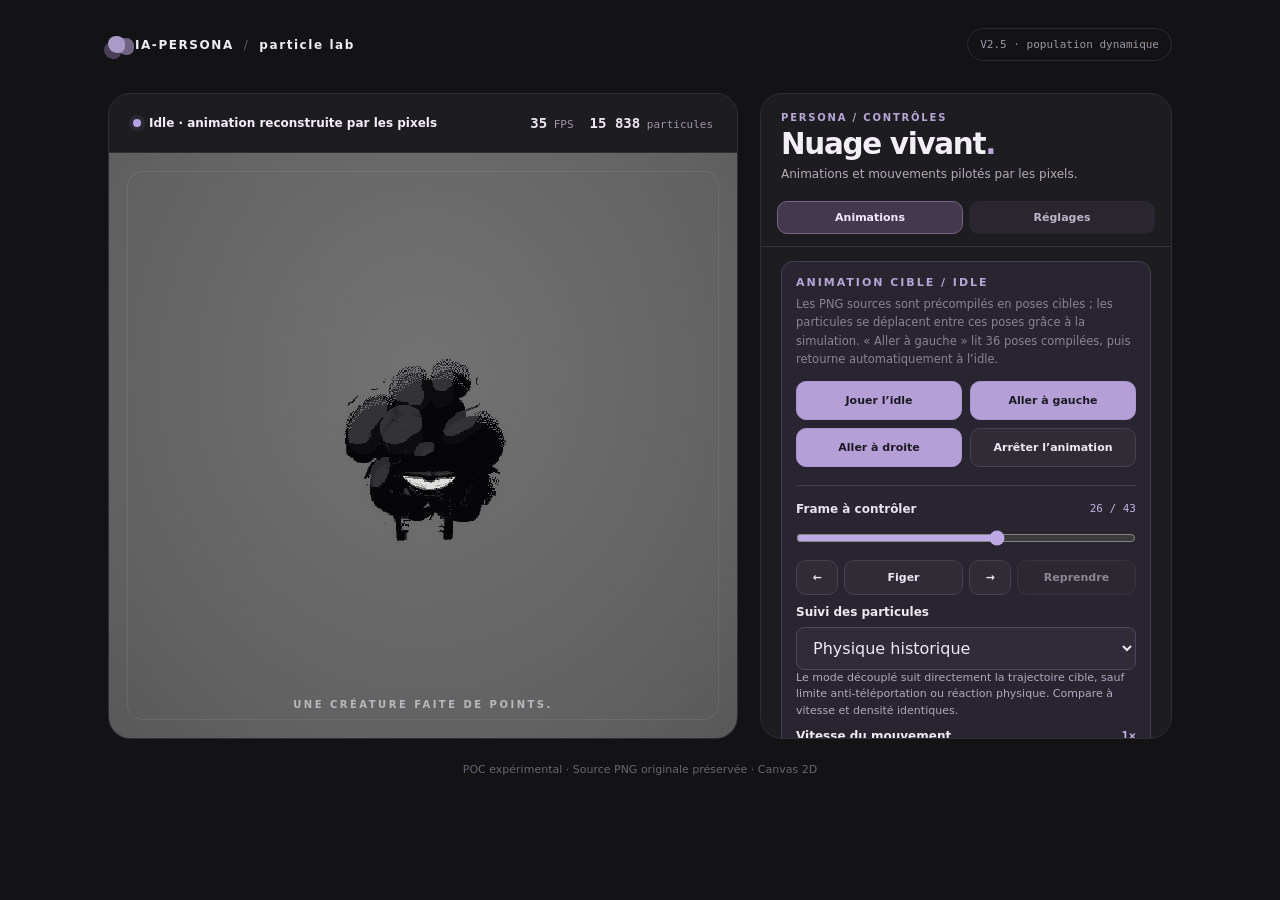
==== commit 5f76eb15: "feat: decouple animation anchors from particle reaction physics" ====
--- a/index.html
+++ b/index.html
@@ -78,6 +78,14 @@
 <button class="secondary" id="idle-resume" type="button">Reprendre</button>
 </div>
 <div class="control-group">
+<label for="animation-tracking"><span>Suivi des particules</span></label>
+<select id="animation-tracking">
+<option value="legacy" selected>Physique historique</option>
+<option value="decoupled">Animation + physique découplées (essai)</option>
+</select>
+<p class="frame-inspector-note">Le mode découplé suit directement la trajectoire cible, sauf limite anti-téléportation ou réaction physique. Compare à vitesse et densité identiques.</p>
+</div>
+<div class="control-group">
 <label for="idle-speed"><span>Vitesse du mouvement</span><output for="idle-speed" id="idle-speed-value">1×</output></label>
 <input id="idle-speed" type="range" min="0.25" max="3" step="0.25" value="1"/>
 </div>
@@ -151,6 +159,9 @@
 <span>Simulation <strong id="simulation-ms">—</strong> ms</span>
 <span>Rendu <strong id="rendering-ms">—</strong> ms</span>
 <span>Collisions <strong id="collision-count">—</strong></span>
+<span>Écart cible moyen <strong id="tracking-error">—</strong> px</span>
+<span>Écart cible max. <strong id="tracking-max-error">—</strong> px</span>
+<span>Points bridés <strong id="tracking-limited">—</strong></span>
 <span>Liaisons <strong id="link-count">—</strong></span>
 </div>
             <p class="panel-help">Les rôles sont indépendants des matériaux. Les teintes de diagnostic et les effets manuels n’altèrent pas les couleurs des états.</p>
